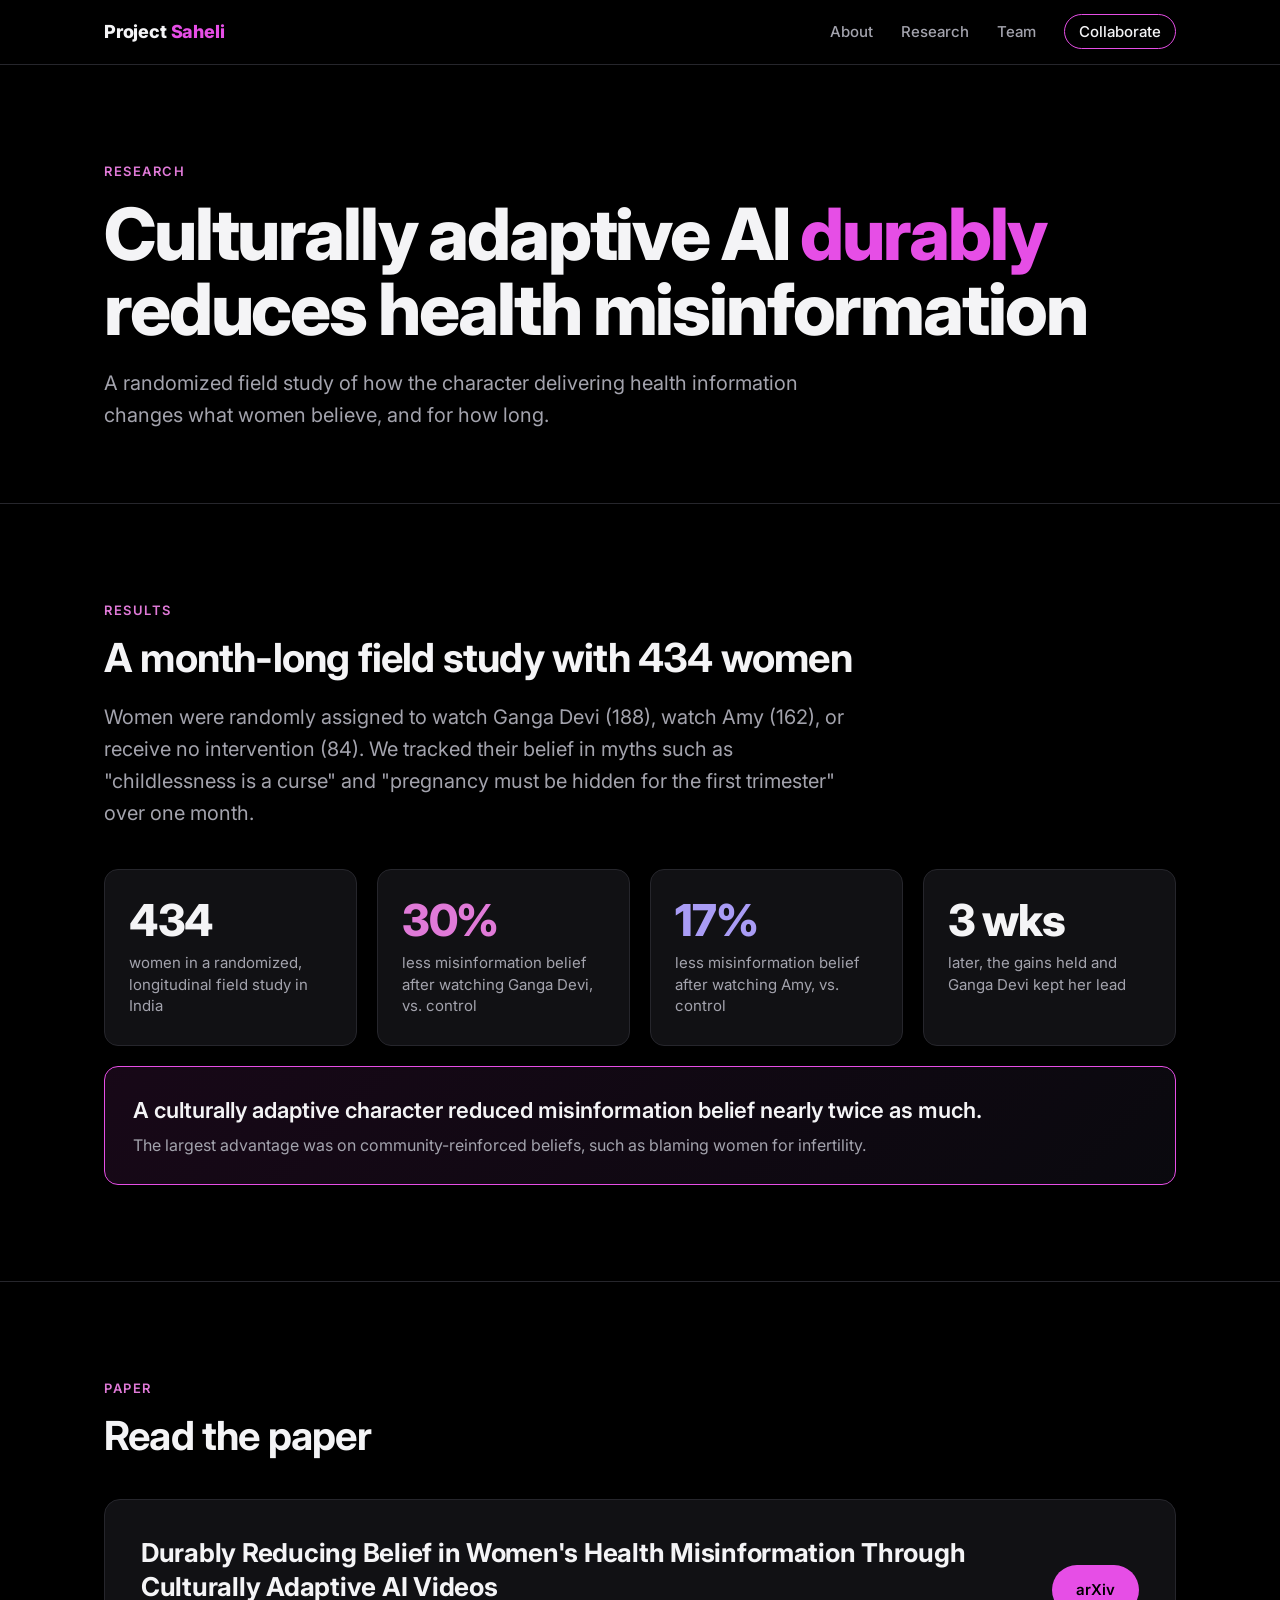
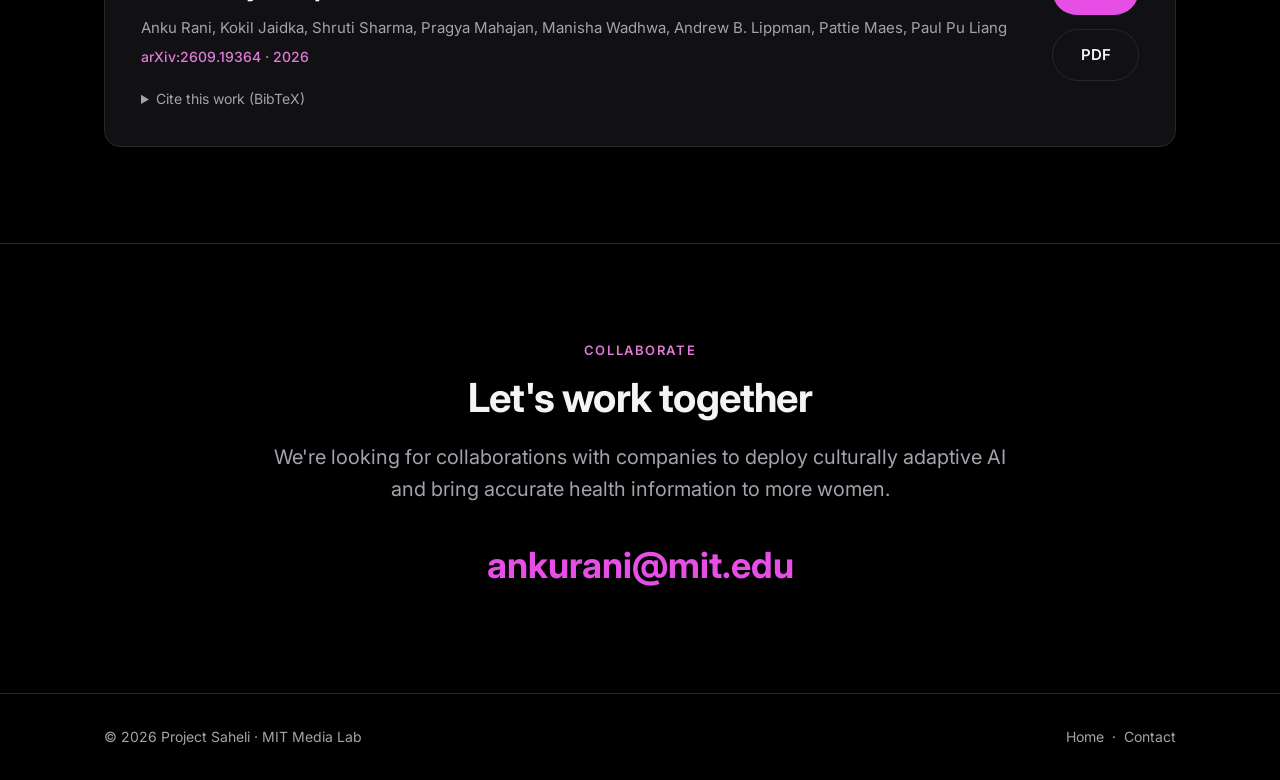
==== research.html @ efe10c10 "Launch projectsaheli.org Co-Authored-By: Claude Opus 5.5 <noreply@anthropic.com>" ====
<!doctype html>
<html lang="en">
<head>
  <meta charset="utf-8">
  <meta name="viewport" content="width=device-width, initial-scale=1">
  <title>Research · Project Saheli</title>
  <meta name="description" content="Results and paper: culturally adaptive AI videos durably reduce belief in women's health misinformation. A field study with 434 women in India.">
  <meta property="og:title" content="Research · Project Saheli">
  <meta property="og:description" content="Durably Reducing Belief in Women's Health Misinformation Through Culturally Adaptive AI Videos.">
  <meta property="og:image" content="https://projectsaheli.org/assets/video-poster.jpg">
  <meta property="og:url" content="https://projectsaheli.org/research.html">
  <meta name="twitter:card" content="summary_large_image">
  <link rel="icon" href="data:image/svg+xml,<svg xmlns='http://www.w3.org/2000/svg' viewBox='0 0 32 32'><rect width='32' height='32' rx='6' fill='%23000'/><text x='16' y='23' font-family='Helvetica,Arial' font-weight='700' font-size='20' text-anchor='middle' fill='%23e64ee6'>S</text></svg>">
  <link rel="preconnect" href="https://fonts.googleapis.com">
  <link rel="preconnect" href="https://fonts.gstatic.com" crossorigin>
  <link href="https://fonts.googleapis.com/css2?family=Inter:wght@400;500;600;700;800&display=swap" rel="stylesheet">
  <link rel="stylesheet" href="styles.css">
</head>
<body>

  <nav>
    <div class="wrap">
      <a class="brand" href="index.html">Project <span>Saheli</span></a>
      <ul class="links">
        <li><a href="index.html#about">About</a></li>
        <li><a class="active" href="research.html">Research</a></li>
        <li><a href="index.html#team">Team</a></li>
        <li><a class="cta" href="index.html#collaborate">Collaborate</a></li>
      </ul>
    </div>
  </nav>

  <header class="page-hero">
    <div class="wrap">
      <p class="eyebrow">Research</p>
      <h1>Culturally adaptive AI <span>durably</span> reduces health misinformation</h1>
      <p class="lead">A randomized field study of how the character delivering health information changes what women believe, and for how long.</p>
    </div>
  </header>

  <section id="results">
    <div class="wrap">
      <p class="eyebrow">Results</p>
      <h2>A month-long field study with 434 women</h2>
      <p class="lead">Women were randomly assigned to watch Ganga Devi (188), watch Amy (162), or receive no intervention (84). We tracked their belief in myths such as "childlessness is a curse" and "pregnancy must be hidden for the first trimester" over one month.</p>

      <div class="stats">
        <div class="stat"><div class="num">434</div><p>women in a randomized, longitudinal field study in India</p></div>
        <div class="stat"><div class="num pink">30%</div><p>less misinformation belief after watching Ganga Devi, vs. control</p></div>
        <div class="stat"><div class="num violet">17%</div><p>less misinformation belief after watching Amy, vs. control</p></div>
        <div class="stat"><div class="num">3 wks</div><p>later, the gains held and Ganga Devi kept her lead</p></div>
      </div>

      <div class="finding">
        A culturally adaptive character reduced misinformation belief nearly twice as much.
        <span>The largest advantage was on community-reinforced beliefs, such as blaming women for infertility.</span>
      </div>
    </div>
  </section>

  <section id="paper">
    <div class="wrap">
      <p class="eyebrow">Paper</p>
      <h2>Read the paper</h2>
      <div class="paper">
        <div>
          <p class="title">Durably Reducing Belief in Women's Health Misinformation Through Culturally Adaptive AI Videos</p>
          <p class="authors">Anku Rani, Kokil Jaidka, Shruti Sharma, Pragya Mahajan, Manisha Wadhwa, Andrew B. Lippman, Pattie Maes, Paul Pu Liang</p>
          <p class="venue">arXiv:2609.19364 · 2026</p>
          <details>
            <summary>Cite this work (BibTeX)</summary>
<pre>@article{rani2026saheli,
  title   = {Durably Reducing Belief in Women's Health Misinformation
             Through Culturally Adaptive AI Videos},
  author  = {Rani, Anku and Jaidka, Kokil and Sharma, Shruti and
             Mahajan, Pragya and Wadhwa, Manisha and Lippman, Andrew B.
             and Maes, Pattie and Liang, Paul Pu},
  journal = {arXiv preprint arXiv:2609.19364},
  year    = {2026}
}</pre>
          </details>
        </div>
        <div class="buttons">
          <a class="btn btn-primary" href="https://arxiv.org/abs/2609.19364" target="_blank" rel="noopener">arXiv</a>
          <a class="btn btn-ghost" href="assets/project-saheli-paper.pdf" target="_blank" rel="noopener">PDF</a>
        </div>
      </div>
    </div>
  </section>

  <section class="collab">
    <div class="wrap">
      <p class="eyebrow">Collaborate</p>
      <h2>Let's work together</h2>
      <p class="lead">We're looking for collaborations with companies to deploy culturally adaptive AI and bring accurate health information to more women.</p>
      <a class="email" href="mailto:ankurani@mit.edu?subject=Project%20Saheli%20collaboration">ankurani@mit.edu</a>
    </div>
  </section>

  <footer>
    <div class="wrap">
      <span>© 2026 Project Saheli · MIT Media Lab</span>
      <span><a href="index.html">Home</a> &nbsp;·&nbsp; <a href="mailto:ankurani@mit.edu">Contact</a></span>
    </div>
  </footer>

</body>
</html>
---- styles.css ----
:root {
  --bg: #000;
  --surface: #111114;
  --line: #26262c;
  --text: #f4f4f6;
  --muted: #a3a3ad;
  --pink: #e64ee6;
  --pink-soft: #e07ad8;
  --violet: #a99cf5;
  --max: 1120px;
}
* { box-sizing: border-box; margin: 0; padding: 0; }
html { scroll-behavior: smooth; }
body {
  overflow-x: hidden;
  background: var(--bg);
  color: var(--text);
  font-family: Inter, -apple-system, "Helvetica Neue", Arial, sans-serif;
  line-height: 1.6;
  -webkit-font-smoothing: antialiased;
}
a { color: inherit; }
img, video { display: block; max-width: 100%; }
.wrap { max-width: var(--max); margin: 0 auto; padding: 0 24px; }
section { padding: 96px 0; border-top: 1px solid var(--line); }
.eyebrow {
  color: var(--pink-soft);
  font-size: 13px;
  font-weight: 600;
  letter-spacing: .12em;
  text-transform: uppercase;
  margin-bottom: 14px;
}
h2 { font-size: clamp(28px, 4vw, 40px); line-height: 1.15; font-weight: 700; letter-spacing: -.02em; margin-bottom: 20px; }
h3 { font-size: 20px; font-weight: 700; margin-bottom: 8px; }
.lead { font-size: clamp(17px, 2vw, 20px); color: var(--muted); max-width: 760px; }

/* Nav */
nav {
  position: sticky; top: 0; z-index: 10;
  background: rgba(0,0,0,.82);
  backdrop-filter: blur(12px);
  -webkit-backdrop-filter: blur(12px);
  border-bottom: 1px solid var(--line);
}
nav .wrap { display: flex; align-items: center; justify-content: space-between; height: 64px; }
.brand { font-weight: 800; font-size: 18px; text-decoration: none; letter-spacing: -.01em; }
.brand span { color: var(--pink); }
.links { display: flex; gap: 28px; list-style: none; }
.links a { text-decoration: none; color: var(--muted); font-size: 15px; font-weight: 500; transition: color .15s; }
.links a:hover { color: var(--text); }
.links .cta { color: var(--text); border: 1px solid var(--pink); padding: 7px 14px; border-radius: 999px; }
.links .cta:hover { background: var(--pink); color: #000; }

/* Hero */
.hero { padding: 120px 0 96px; border-top: 0; text-align: center; }
.hero h1 {
  font-size: clamp(52px, 10vw, 112px);
  line-height: 1;
  font-weight: 800;
  letter-spacing: -.035em;
  color: var(--pink);
  margin-bottom: 28px;
}
.hero .tagline { font-size: clamp(20px, 2.6vw, 28px); font-weight: 600; max-width: 820px; margin: 0 auto 40px; line-height: 1.3; }
.hero .sub { color: var(--muted); font-size: 17px; max-width: 680px; margin: 0 auto 40px; }
.buttons { display: flex; gap: 14px; justify-content: center; flex-wrap: wrap; }
.btn {
  display: inline-block; text-decoration: none; font-weight: 600; font-size: 15px;
  padding: 13px 24px; border-radius: 999px; transition: transform .15s, background .15s;
}
.btn:hover { transform: translateY(-1px); }
.btn-primary { background: var(--pink); color: #000; }
.btn-ghost { border: 1px solid var(--line); color: var(--text); }
.btn-ghost:hover { border-color: var(--muted); }
.affil { margin-top: 56px; color: var(--muted); font-size: 14px; letter-spacing: .04em; }

/* Inner page header */
.page-hero { padding: 96px 0 72px; }
.page-hero h1 { font-size: clamp(40px, 7vw, 72px); line-height: 1.05; font-weight: 800; letter-spacing: -.03em; margin-bottom: 20px; }
.page-hero h1 span { color: var(--pink); }

/* Research teaser (home) */
.teaser { display: grid; grid-template-columns: 1fr auto; gap: 32px; align-items: center; }
.teaser .buttons { justify-content: flex-start; }

/* Video */
.video-frame {
  margin-top: 36px;
  border-radius: 16px;
  overflow: hidden;
  border: 1px solid var(--line);
  background: #0a0a0a;
  aspect-ratio: 16 / 9;
}
.video-frame video { width: 100%; height: 100%; object-fit: cover; }

/* About */
.two-col { display: grid; grid-template-columns: 1fr 1fr; gap: 48px; margin-top: 40px; }
.two-col p { color: var(--muted); font-size: 17px; }

/* Characters */
.characters { display: grid; grid-template-columns: 1fr 1fr; gap: 20px; margin-top: 40px; }
.char {
  display: flex; background: var(--surface); border: 1px solid var(--line);
  border-radius: 14px; overflow: hidden;
}
.char img { width: 42%; object-fit: cover; }
.char .body { padding: 24px; display: flex; flex-direction: column; justify-content: center; }
.char .who { color: var(--muted); font-size: 15px; margin-bottom: 14px; }
.char .score { font-size: 15px; color: var(--muted); }
.char .score b { display: block; font-size: 32px; font-weight: 700; letter-spacing: -.02em; }
.char.neutral .score b { color: var(--violet); }
.char.adaptive .score b { color: var(--pink-soft); }
.note { color: var(--muted); font-size: 14px; margin-top: 16px; }

/* Stats */
.stats { display: grid; grid-template-columns: repeat(4, 1fr); gap: 20px; margin-top: 40px; }
.stat { background: var(--surface); border: 1px solid var(--line); border-radius: 14px; padding: 28px 24px; }
.stat .num { font-size: 44px; font-weight: 800; letter-spacing: -.03em; line-height: 1; margin-bottom: 10px; }
.stat .num.pink { color: var(--pink-soft); }
.stat .num.violet { color: var(--violet); }
.stat p { color: var(--muted); font-size: 15px; line-height: 1.45; }
.finding {
  margin-top: 20px; padding: 28px; border-radius: 14px;
  border: 1px solid var(--pink); background: linear-gradient(135deg, rgba(230,78,230,.10), rgba(169,156,245,.06));
  font-size: clamp(18px, 2.2vw, 22px); font-weight: 600; line-height: 1.4;
}
.finding span { display: block; margin-top: 8px; font-size: 16px; font-weight: 400; color: var(--muted); }

/* Paper */
.paper {
  margin-top: 40px; display: grid; grid-template-columns: 1fr auto; gap: 32px; align-items: center;
  background: var(--surface); border: 1px solid var(--line); border-radius: 16px; padding: 36px;
}
.paper .title { font-size: clamp(20px, 2.4vw, 26px); font-weight: 700; line-height: 1.3; margin-bottom: 12px; letter-spacing: -.01em; }
.paper .authors { color: var(--muted); font-size: 15px; margin-bottom: 6px; }
.paper .venue { color: var(--pink-soft); font-size: 14px; font-weight: 500; }
.paper > div { min-width: 0; }
.paper .buttons { justify-content: flex-start; flex-direction: column; }
.paper .btn { text-align: center; }
details { margin-top: 20px; }
summary { cursor: pointer; color: var(--muted); font-size: 14px; }
summary:hover { color: var(--text); }
pre {
  margin-top: 12px; padding: 18px; border-radius: 10px; background: #0a0a0c; border: 1px solid var(--line);
  color: var(--muted); font-size: 13px; overflow-x: auto; line-height: 1.5;
}

/* Team */
.team { display: grid; grid-template-columns: repeat(4, 1fr); gap: 20px; margin-top: 40px; }
.member { background: var(--surface); border: 1px solid var(--line); border-radius: 14px; padding: 28px 24px; text-align: center; }
.avatar {
  width: 140px; height: 140px; border-radius: 50%; margin: 0 auto 18px;
  object-fit: cover; object-position: center 25%;
  border: 2px solid var(--line); background: var(--surface);
}
.member h3 { font-size: 18px; margin-bottom: 4px; }
.member h3 a { text-decoration: underline; text-decoration-color: var(--line); text-underline-offset: 4px; transition: color .15s, text-decoration-color .15s; }
.member h3 a:hover { color: var(--pink); text-decoration-color: var(--pink); }
.member p { color: var(--muted); font-size: 14px; line-height: 1.45; }

/* Collaborate */
.collab { text-align: center; }
.collab .lead { margin: 0 auto 32px; }
.email {
  display: inline-block; font-size: clamp(22px, 3.4vw, 36px); font-weight: 700; color: var(--pink);
  text-decoration: none; border-bottom: 2px solid transparent; transition: border-color .15s;
}
.email { overflow-wrap: anywhere; }
.email:hover { border-color: var(--pink); }

footer { border-top: 1px solid var(--line); padding: 32px 0; color: var(--muted); font-size: 14px; }
footer .wrap { display: flex; justify-content: space-between; gap: 16px; flex-wrap: wrap; }
footer a { text-decoration: none; }
footer a:hover { color: var(--text); }

@media (max-width: 900px) {
  .stats, .team { grid-template-columns: 1fr 1fr; }
  .characters, .two-col { grid-template-columns: 1fr; }
  .paper { grid-template-columns: 1fr; }
  .paper .buttons { flex-direction: row; }
  .teaser { grid-template-columns: 1fr; }
}
@media (max-width: 640px) {
  .wrap { padding: 0 16px; }
  section { padding: 64px 0; }
  .hero { padding: 72px 0 64px; }
  .page-hero { padding: 56px 0 48px; }
  .links li:not(:last-child) { display: none; }
  .stats, .team { grid-template-columns: 1fr; }
  .char img { width: 38%; }
  .paper { padding: 24px; }
}
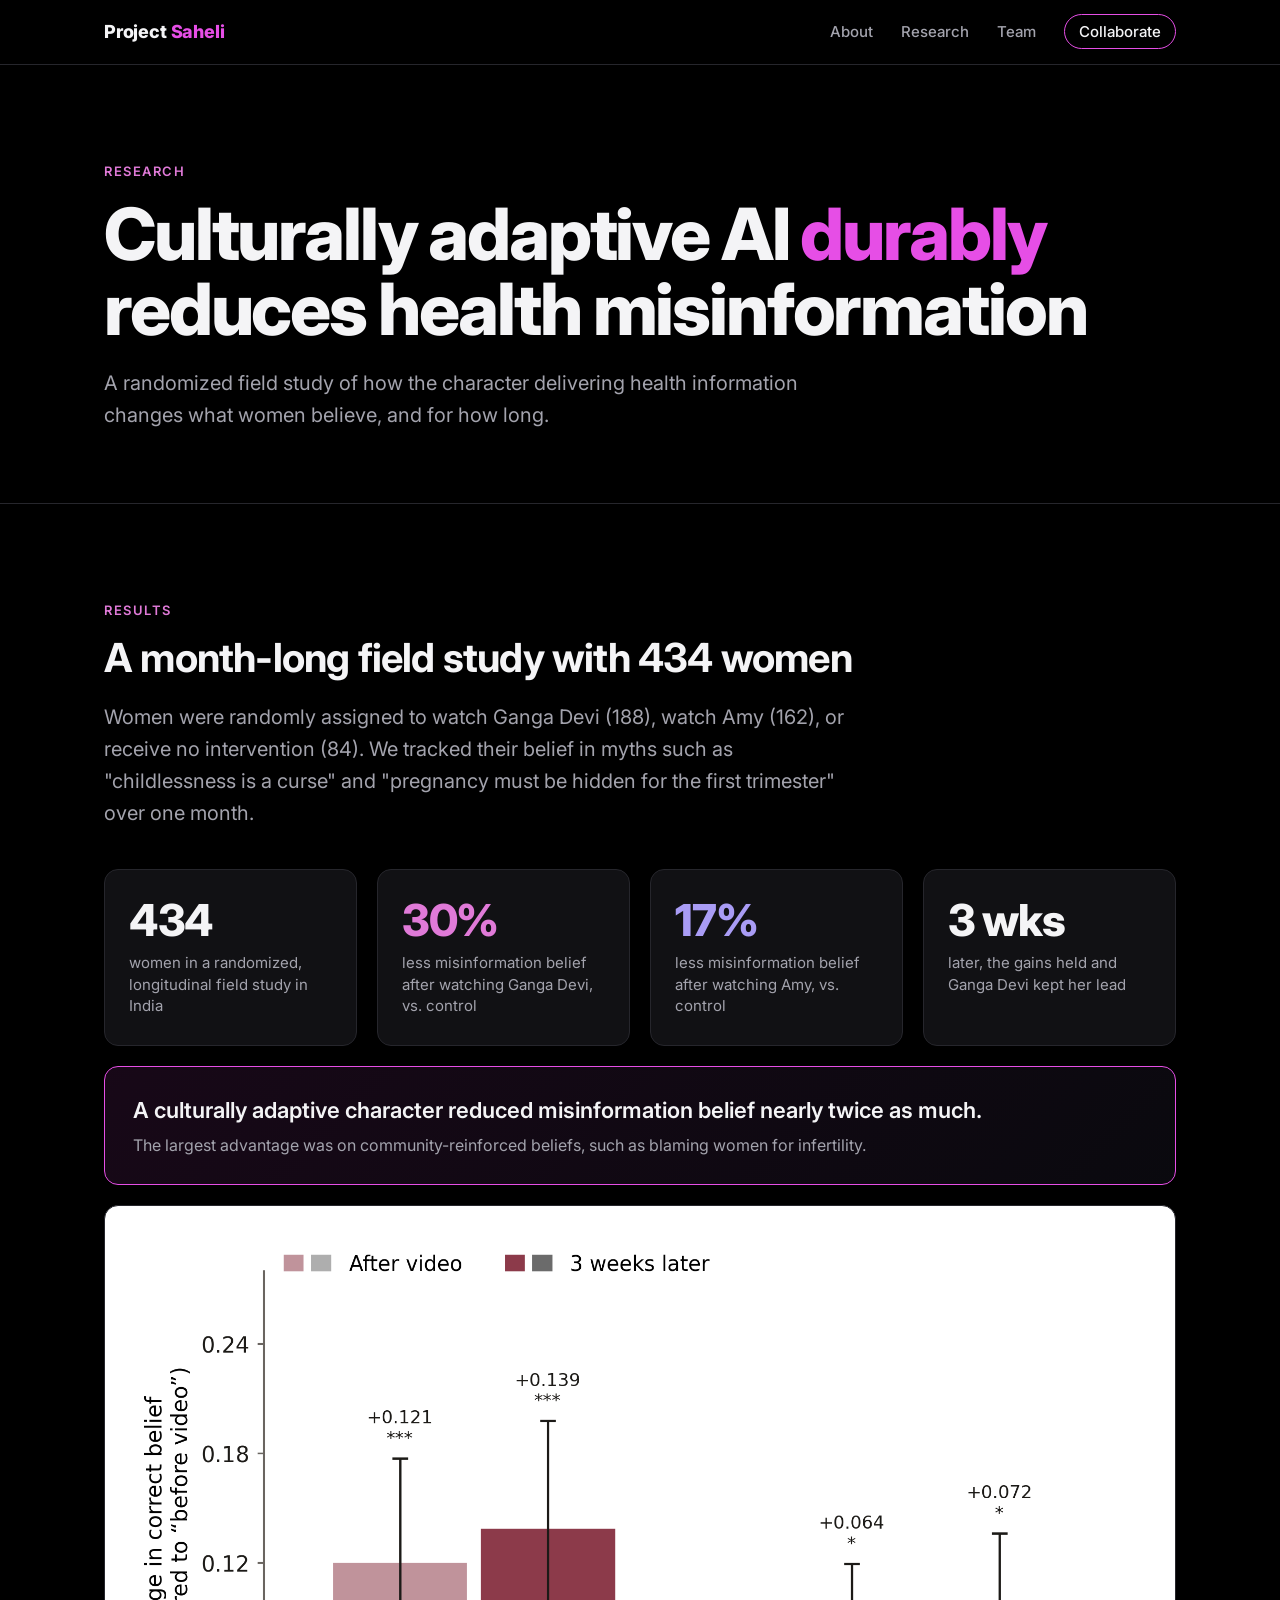
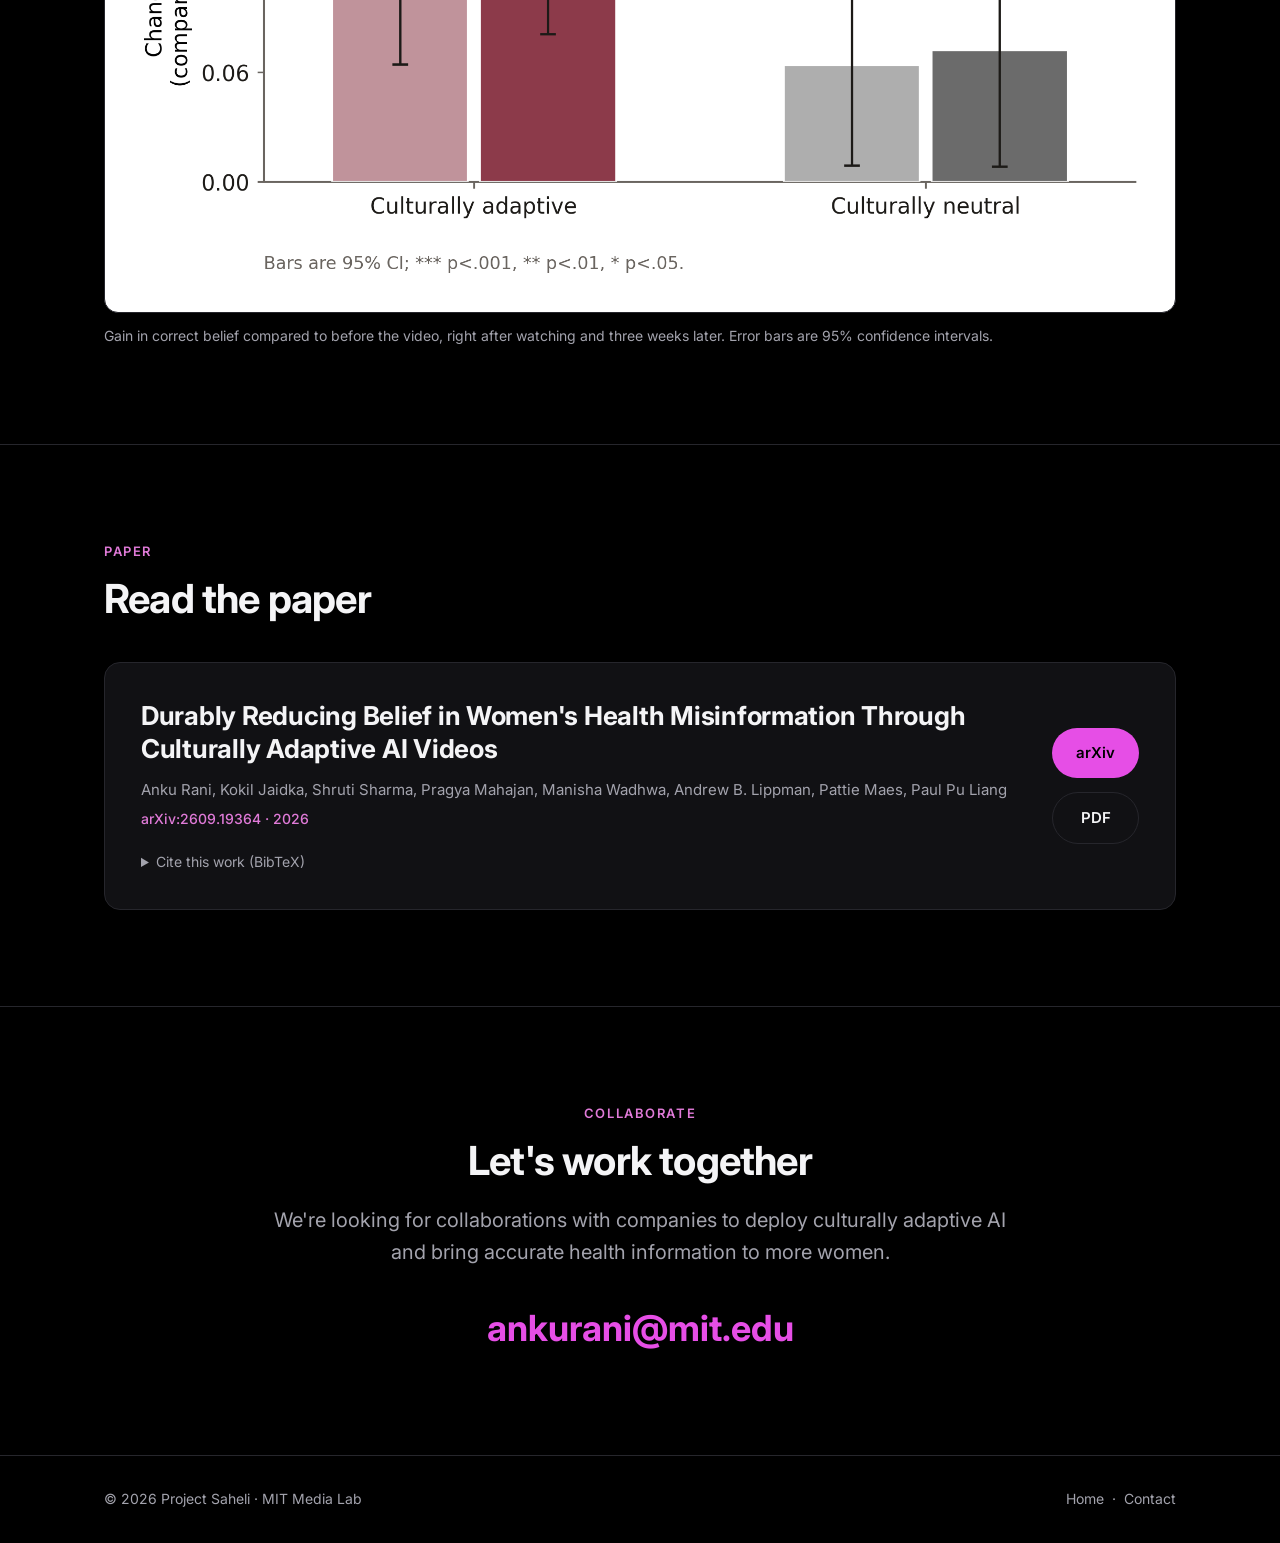
==== commit b1ae98b8: "Add results chart to research page Co-Authored-By: Claude Opus 5.5 <noreply@anthropic.com>" ====
--- a/research.html
+++ b/research.html
@@ -55,6 +55,11 @@
         A culturally adaptive character reduced misinformation belief nearly twice as much.
         <span>The largest advantage was on community-reinforced beliefs, such as blaming women for infertility.</span>
       </div>
+
+      <figure class="chart">
+        <img src="assets/results-chart.png" alt="Bar chart of change in correct belief compared to before the video. Culturally adaptive: +0.121 right after the video and +0.139 three weeks later (both p&lt;.001). Culturally neutral: +0.064 after and +0.072 three weeks later (both p&lt;.05). Bars show 95% confidence intervals.">
+        <figcaption>Gain in correct belief compared to before the video, right after watching and three weeks later. Error bars are 95% confidence intervals.</figcaption>
+      </figure>
     </div>
   </section>
 
--- a/styles.css
+++ b/styles.css
@@ -127,6 +127,11 @@
   font-size: clamp(18px, 2.2vw, 22px); font-weight: 600; line-height: 1.4;
 }
 .finding span { display: block; margin-top: 8px; font-size: 16px; font-weight: 400; color: var(--muted); }
+
+/* Chart */
+.chart { margin-top: 20px; }
+.chart img { width: 100%; background: #fff; border-radius: 14px; padding: 24px; border: 1px solid var(--line); }
+.chart figcaption { color: var(--muted); font-size: 14px; margin-top: 12px; }
 
 /* Paper */
 .paper {
@@ -191,4 +196,5 @@
   .stats, .team { grid-template-columns: 1fr; }
   .char img { width: 38%; }
   .paper { padding: 24px; }
-}
+  .chart img { padding: 12px; }
+}
